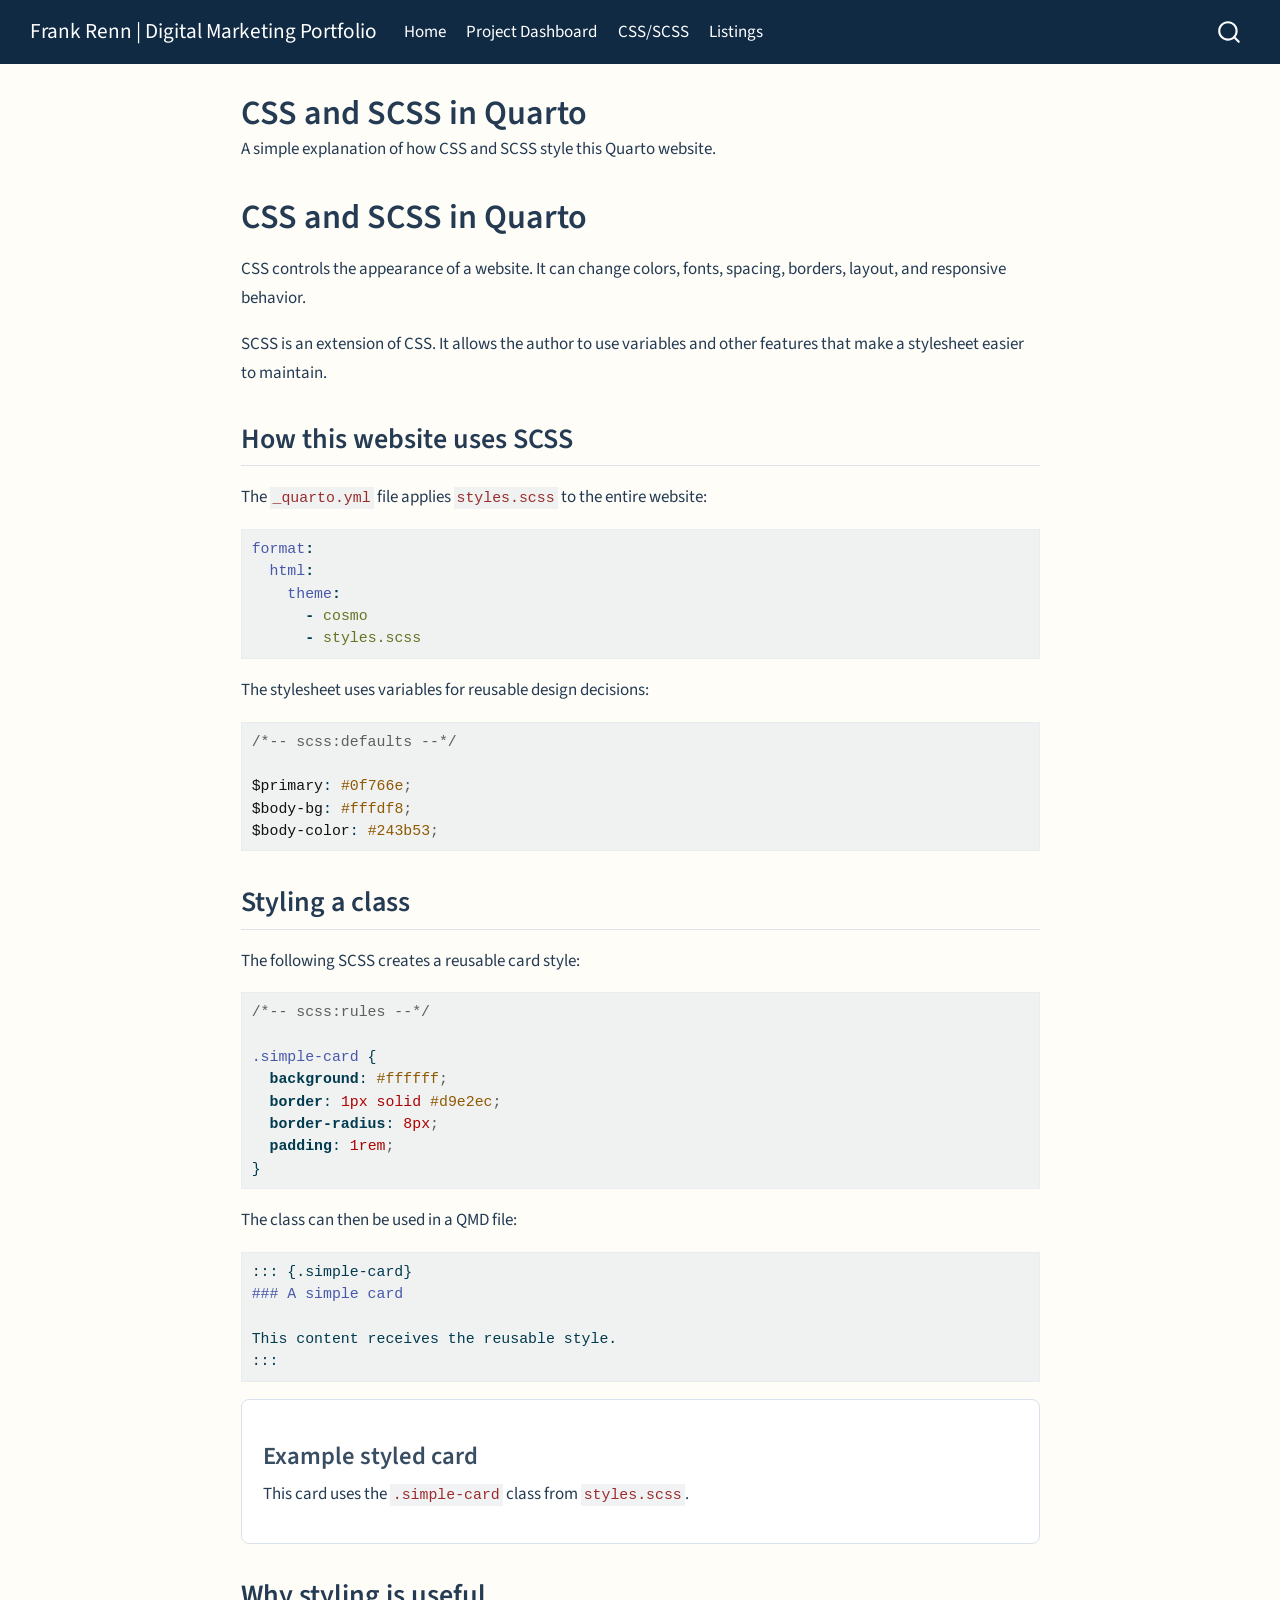
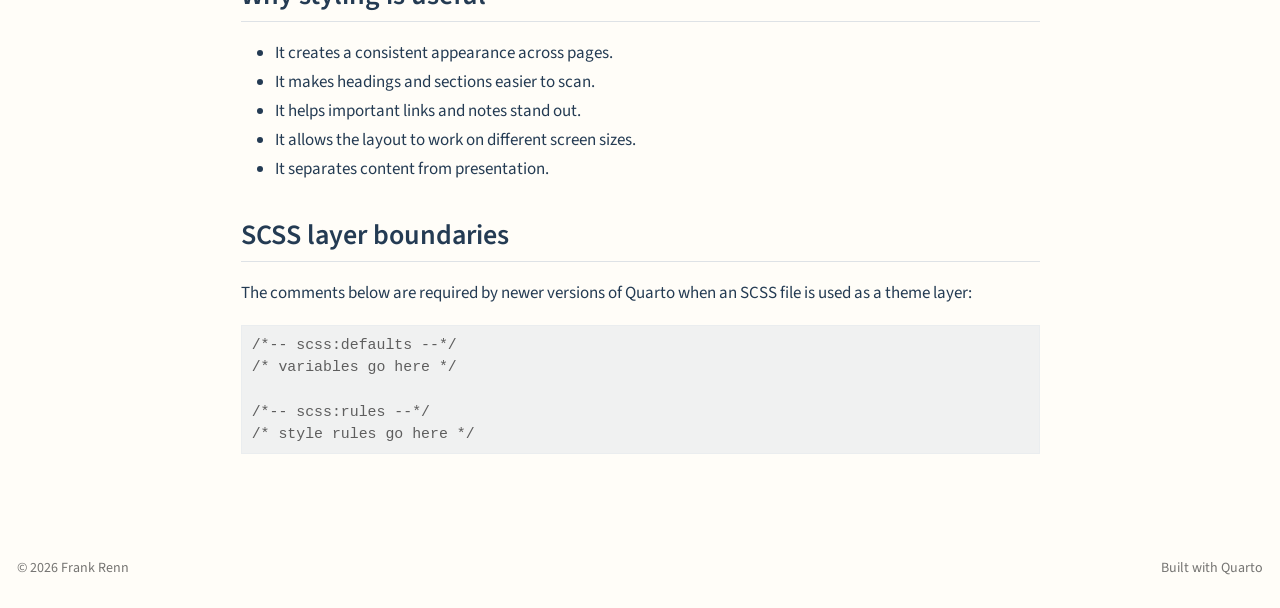
==== docs/css.html @ 0decd833 "4" ====
<!DOCTYPE html>
<html xmlns="http://www.w3.org/1999/xhtml" lang="en" xml:lang="en"><head>

<meta charset="utf-8">
<meta name="generator" content="quarto-1.9.38">

<meta name="viewport" content="width=device-width, initial-scale=1.0, user-scalable=yes">

<meta name="description" content="A simple explanation of how CSS and SCSS style this Quarto website.">

<title>CSS and SCSS in Quarto – Frank Renn | Digital Marketing Portfolio</title>
<style>
/* Default styles provided by pandoc.
** See https://pandoc.org/MANUAL.html#variables-for-html for config info.
*/
code{white-space: pre-wrap;}
span.smallcaps{font-variant: small-caps;}
div.columns{display: flex; gap: min(4vw, 1.5em);}
div.column{flex: auto; overflow-x: auto;}
div.hanging-indent{margin-left: 1.5em; text-indent: -1.5em;}
ul.task-list{list-style: none;}
ul.task-list li input[type="checkbox"] {
  width: 0.8em;
  margin: 0 0.8em 0.2em -1em; /* quarto-specific, see https://github.com/quarto-dev/quarto-cli/issues/4556 */ 
  vertical-align: middle;
}
/* CSS for syntax highlighting */
html { -webkit-text-size-adjust: 100%; }
pre > code.sourceCode { white-space: pre; position: relative; }
pre > code.sourceCode > span { display: inline-block; line-height: 1.25; }
pre > code.sourceCode > span:empty { height: 1.2em; }
.sourceCode { overflow: visible; }
code.sourceCode > span { color: inherit; text-decoration: inherit; }
div.sourceCode { margin: 1em 0; }
pre.sourceCode { margin: 0; }
@media screen {
div.sourceCode { overflow: auto; }
}
@media print {
pre > code.sourceCode { white-space: pre-wrap; }
pre > code.sourceCode > span { text-indent: -5em; padding-left: 5em; }
}
pre.numberSource code
  { counter-reset: source-line 0; }
pre.numberSource code > span
  { position: relative; left: -4em; counter-increment: source-line; }
pre.numberSource code > span > a:first-child::before
  { content: counter(source-line);
    position: relative; left: -1em; text-align: right; vertical-align: baseline;
    border: none; display: inline-block;
    -webkit-touch-callout: none; -webkit-user-select: none;
    -khtml-user-select: none; -moz-user-select: none;
    -ms-user-select: none; user-select: none;
    padding: 0 4px; width: 4em;
  }
pre.numberSource { margin-left: 3em;  padding-left: 4px; }
div.sourceCode
  {   }
@media screen {
pre > code.sourceCode > span > a:first-child::before { text-decoration: underline; }
}
</style>


<script src="site_libs/quarto-nav/quarto-nav.js"></script>
<script src="site_libs/quarto-nav/headroom.min.js"></script>
<script src="site_libs/clipboard/clipboard.min.js"></script>
<script src="site_libs/quarto-search/autocomplete.umd.js"></script>
<script src="site_libs/quarto-search/fuse.min.js"></script>
<script src="site_libs/quarto-search/quarto-search.js"></script>
<meta name="quarto:offset" content="./">
<script src="site_libs/quarto-html/quarto.js" type="module"></script>
<script src="site_libs/quarto-html/tabsets/tabsets.js" type="module"></script>
<script src="site_libs/quarto-html/popper.min.js"></script>
<script src="site_libs/quarto-html/tippy.umd.min.js"></script>
<script src="site_libs/quarto-html/anchor.min.js"></script>
<link href="site_libs/quarto-html/tippy.css" rel="stylesheet">
<link href="site_libs/quarto-html/quarto-syntax-highlighting-15634bcf2e68342d4ad2dfa704d543f6.css" rel="stylesheet" id="quarto-text-highlighting-styles">
<script src="site_libs/bootstrap/bootstrap.min.js"></script>
<link href="site_libs/bootstrap/bootstrap-icons.css" rel="stylesheet">
<link href="site_libs/bootstrap/bootstrap-34987556d13391491d8d7552534503f0.min.css" rel="stylesheet" append-hash="true" id="quarto-bootstrap" data-mode="light">
<script id="quarto-search-options" type="application/json">{
  "location": "navbar",
  "copy-button": false,
  "collapse-after": 3,
  "panel-placement": "end",
  "type": "overlay",
  "limit": 50,
  "keyboard-shortcut": [
    "f",
    "/",
    "s"
  ],
  "show-item-context": false,
  "language": {
    "search-no-results-text": "No results",
    "search-matching-documents-text": "matching documents",
    "search-copy-link-title": "Copy link to search",
    "search-hide-matches-text": "Hide additional matches",
    "search-more-match-text": "more match in this document",
    "search-more-matches-text": "more matches in this document",
    "search-clear-button-title": "Clear",
    "search-text-placeholder": "",
    "search-detached-cancel-button-title": "Cancel",
    "search-submit-button-title": "Submit",
    "search-label": "Search"
  }
}</script>
<style>html{ scroll-behavior: smooth; }</style>


</head>

<body class="nav-fixed fullcontent quarto-light">

<div id="quarto-search-results"></div>
  <header id="quarto-header" class="headroom fixed-top">
    <nav class="navbar navbar-expand-lg " data-bs-theme="dark">
      <div class="navbar-container container-fluid">
      <div class="navbar-brand-container mx-auto">
    <a class="navbar-brand" href="./index.html">
    <span class="navbar-title">Frank Renn | Digital Marketing Portfolio</span>
    </a>
  </div>
            <div id="quarto-search" class="" title="Search"></div>
          <button class="navbar-toggler" type="button" data-bs-toggle="collapse" data-bs-target="#navbarCollapse" aria-controls="navbarCollapse" role="menu" aria-expanded="false" aria-label="Toggle navigation" onclick="if (window.quartoToggleHeadroom) { window.quartoToggleHeadroom(); }">
  <span class="navbar-toggler-icon"></span>
</button>
          <div class="collapse navbar-collapse" id="navbarCollapse">
            <ul class="navbar-nav navbar-nav-scroll me-auto">
  <li class="nav-item">
    <a class="nav-link" href="./index.html"> 
<span class="menu-text">Home</span></a>
  </li>  
  <li class="nav-item">
    <a class="nav-link" href="./dashboard.html"> 
<span class="menu-text">Project Dashboard</span></a>
  </li>  
  <li class="nav-item">
    <a class="nav-link active" href="./css.html" aria-current="page"> 
<span class="menu-text">CSS/SCSS</span></a>
  </li>  
  <li class="nav-item">
    <a class="nav-link" href="./listings.html"> 
<span class="menu-text">Listings</span></a>
  </li>  
</ul>
          </div> <!-- /navcollapse -->
            <div class="quarto-navbar-tools">
</div>
      </div> <!-- /container-fluid -->
    </nav>
</header>
<!-- content -->
<div id="quarto-content" class="quarto-container page-columns page-rows-contents page-layout-article page-navbar">
<!-- sidebar -->
<!-- margin-sidebar -->
    
<!-- main -->
<main class="content" id="quarto-document-content">

<header id="title-block-header" class="quarto-title-block default">
<div class="quarto-title">
<h1 class="title">CSS and SCSS in Quarto</h1>
</div>

<div>
  <div class="description">
    A simple explanation of how CSS and SCSS style this Quarto website.
  </div>
</div>


<div class="quarto-title-meta">

    
  
    
  </div>
  


</header>


<section id="css-and-scss-in-quarto" class="level1">
<h1>CSS and SCSS in Quarto</h1>
<p>CSS controls the appearance of a website. It can change colors, fonts, spacing, borders, layout, and responsive behavior.</p>
<p>SCSS is an extension of CSS. It allows the author to use variables and other features that make a stylesheet easier to maintain.</p>
<section id="how-this-website-uses-scss" class="level2">
<h2 class="anchored" data-anchor-id="how-this-website-uses-scss">How this website uses SCSS</h2>
<p>The <code>_quarto.yml</code> file applies <code>styles.scss</code> to the entire website:</p>
<div class="code-copy-outer-scaffold"><div class="sourceCode" id="cb1"><pre class="sourceCode yaml code-with-copy"><code class="sourceCode yaml"><span id="cb1-1"><a href="#cb1-1" aria-hidden="true" tabindex="-1"></a><span class="fu">format</span><span class="kw">:</span></span>
<span id="cb1-2"><a href="#cb1-2" aria-hidden="true" tabindex="-1"></a><span class="at">  </span><span class="fu">html</span><span class="kw">:</span></span>
<span id="cb1-3"><a href="#cb1-3" aria-hidden="true" tabindex="-1"></a><span class="at">    </span><span class="fu">theme</span><span class="kw">:</span></span>
<span id="cb1-4"><a href="#cb1-4" aria-hidden="true" tabindex="-1"></a><span class="at">      </span><span class="kw">-</span><span class="at"> cosmo</span></span>
<span id="cb1-5"><a href="#cb1-5" aria-hidden="true" tabindex="-1"></a><span class="at">      </span><span class="kw">-</span><span class="at"> styles.scss</span></span></code></pre></div><button title="Copy to Clipboard" class="code-copy-button"><i class="bi"></i></button></div>
<p>The stylesheet uses variables for reusable design decisions:</p>
<div class="code-copy-outer-scaffold"><div class="sourceCode" id="cb2"><pre class="sourceCode scss code-with-copy"><code class="sourceCode scss"><span id="cb2-1"><a href="#cb2-1" aria-hidden="true" tabindex="-1"></a><span class="co">/*-- scss:defaults --*/</span></span>
<span id="cb2-2"><a href="#cb2-2" aria-hidden="true" tabindex="-1"></a></span>
<span id="cb2-3"><a href="#cb2-3" aria-hidden="true" tabindex="-1"></a><span class="va">$primary</span>: <span class="cn">#0f766e</span><span class="op">;</span></span>
<span id="cb2-4"><a href="#cb2-4" aria-hidden="true" tabindex="-1"></a><span class="va">$body-bg</span>: <span class="cn">#fffdf8</span><span class="op">;</span></span>
<span id="cb2-5"><a href="#cb2-5" aria-hidden="true" tabindex="-1"></a><span class="va">$body-color</span>: <span class="cn">#243b53</span><span class="op">;</span></span></code></pre></div><button title="Copy to Clipboard" class="code-copy-button"><i class="bi"></i></button></div>
</section>
<section id="styling-a-class" class="level2">
<h2 class="anchored" data-anchor-id="styling-a-class">Styling a class</h2>
<p>The following SCSS creates a reusable card style:</p>
<div class="code-copy-outer-scaffold"><div class="sourceCode" id="cb3"><pre class="sourceCode scss code-with-copy"><code class="sourceCode scss"><span id="cb3-1"><a href="#cb3-1" aria-hidden="true" tabindex="-1"></a><span class="co">/*-- scss:rules --*/</span></span>
<span id="cb3-2"><a href="#cb3-2" aria-hidden="true" tabindex="-1"></a></span>
<span id="cb3-3"><a href="#cb3-3" aria-hidden="true" tabindex="-1"></a><span class="fu">.simple-card</span> {</span>
<span id="cb3-4"><a href="#cb3-4" aria-hidden="true" tabindex="-1"></a>  <span class="kw">background</span>: <span class="cn">#ffffff</span><span class="op">;</span></span>
<span id="cb3-5"><a href="#cb3-5" aria-hidden="true" tabindex="-1"></a>  <span class="kw">border</span>: <span class="dv">1</span><span class="dt">px</span> <span class="dv">solid</span> <span class="cn">#d9e2ec</span><span class="op">;</span></span>
<span id="cb3-6"><a href="#cb3-6" aria-hidden="true" tabindex="-1"></a>  <span class="kw">border-radius</span>: <span class="dv">8</span><span class="dt">px</span><span class="op">;</span></span>
<span id="cb3-7"><a href="#cb3-7" aria-hidden="true" tabindex="-1"></a>  <span class="kw">padding</span>: <span class="dv">1</span><span class="dt">rem</span><span class="op">;</span></span>
<span id="cb3-8"><a href="#cb3-8" aria-hidden="true" tabindex="-1"></a>}</span></code></pre></div><button title="Copy to Clipboard" class="code-copy-button"><i class="bi"></i></button></div>
<p>The class can then be used in a QMD file:</p>
<div class="code-copy-outer-scaffold"><div class="sourceCode" id="cb4"><pre class="sourceCode markdown code-with-copy"><code class="sourceCode markdown"><span id="cb4-1"><a href="#cb4-1" aria-hidden="true" tabindex="-1"></a>::: {.simple-card}</span>
<span id="cb4-2"><a href="#cb4-2" aria-hidden="true" tabindex="-1"></a><span class="fu">### A simple card</span></span>
<span id="cb4-3"><a href="#cb4-3" aria-hidden="true" tabindex="-1"></a></span>
<span id="cb4-4"><a href="#cb4-4" aria-hidden="true" tabindex="-1"></a>This content receives the reusable style.</span>
<span id="cb4-5"><a href="#cb4-5" aria-hidden="true" tabindex="-1"></a>:::</span></code></pre></div><button title="Copy to Clipboard" class="code-copy-button"><i class="bi"></i></button></div>
<section id="example-styled-card" class="level3 simple-card">
<h3 class="anchored" data-anchor-id="example-styled-card">Example styled card</h3>
<p>This card uses the <code>.simple-card</code> class from <code>styles.scss</code>.</p>
</section>
</section>
<section id="why-styling-is-useful" class="level2">
<h2 class="anchored" data-anchor-id="why-styling-is-useful">Why styling is useful</h2>
<ul>
<li>It creates a consistent appearance across pages.</li>
<li>It makes headings and sections easier to scan.</li>
<li>It helps important links and notes stand out.</li>
<li>It allows the layout to work on different screen sizes.</li>
<li>It separates content from presentation.</li>
</ul>
</section>
<section id="scss-layer-boundaries" class="level2">
<h2 class="anchored" data-anchor-id="scss-layer-boundaries">SCSS layer boundaries</h2>
<p>The comments below are required by newer versions of Quarto when an SCSS file is used as a theme layer:</p>
<div class="code-copy-outer-scaffold"><div class="sourceCode" id="cb5"><pre class="sourceCode scss code-with-copy"><code class="sourceCode scss"><span id="cb5-1"><a href="#cb5-1" aria-hidden="true" tabindex="-1"></a><span class="co">/*-- scss:defaults --*/</span></span>
<span id="cb5-2"><a href="#cb5-2" aria-hidden="true" tabindex="-1"></a><span class="co">/* variables go here */</span></span>
<span id="cb5-3"><a href="#cb5-3" aria-hidden="true" tabindex="-1"></a></span>
<span id="cb5-4"><a href="#cb5-4" aria-hidden="true" tabindex="-1"></a><span class="co">/*-- scss:rules --*/</span></span>
<span id="cb5-5"><a href="#cb5-5" aria-hidden="true" tabindex="-1"></a><span class="co">/* style rules go here */</span></span></code></pre></div><button title="Copy to Clipboard" class="code-copy-button"><i class="bi"></i></button></div>


</section>
</section>

</main> <!-- /main -->
<script id="quarto-html-after-body" type="application/javascript">
  window.document.addEventListener("DOMContentLoaded", function (event) {
    const icon = "";
    const anchorJS = new window.AnchorJS();
    anchorJS.options = {
      placement: 'right',
      icon: icon
    };
    anchorJS.add('.anchored');
    const isCodeAnnotation = (el) => {
      for (const clz of el.classList) {
        if (clz.startsWith('code-annotation-')) {                     
          return true;
        }
      }
      return false;
    }
    const onCopySuccess = function(e) {
      // button target
      const button = e.trigger;
      // don't keep focus
      button.blur();
      // flash "checked"
      button.classList.add('code-copy-button-checked');
      var currentTitle = button.getAttribute("title");
      button.setAttribute("title", "Copied!");
      let tooltip;
      if (window.bootstrap) {
        button.setAttribute("data-bs-toggle", "tooltip");
        button.setAttribute("data-bs-placement", "left");
        button.setAttribute("data-bs-title", "Copied!");
        tooltip = new bootstrap.Tooltip(button, 
          { trigger: "manual", 
            customClass: "code-copy-button-tooltip",
            offset: [0, -8]});
        tooltip.show();    
      }
      setTimeout(function() {
        if (tooltip) {
          tooltip.hide();
          button.removeAttribute("data-bs-title");
          button.removeAttribute("data-bs-toggle");
          button.removeAttribute("data-bs-placement");
        }
        button.setAttribute("title", currentTitle);
        button.classList.remove('code-copy-button-checked');
      }, 1000);
      // clear code selection
      e.clearSelection();
    }
    const getTextToCopy = function(trigger) {
      const outerScaffold = trigger.parentElement.cloneNode(true);
      const codeEl = outerScaffold.querySelector('code');
      for (const childEl of codeEl.children) {
        if (isCodeAnnotation(childEl)) {
          childEl.remove();
        }
      }
      return codeEl.innerText;
    }
    const clipboard = new window.ClipboardJS('.code-copy-button:not([data-in-quarto-modal])', {
      text: getTextToCopy
    });
    clipboard.on('success', onCopySuccess);
    if (window.document.getElementById('quarto-embedded-source-code-modal')) {
      const clipboardModal = new window.ClipboardJS('.code-copy-button[data-in-quarto-modal]', {
        text: getTextToCopy,
        container: window.document.getElementById('quarto-embedded-source-code-modal')
      });
      clipboardModal.on('success', onCopySuccess);
    }
      var localhostRegex = new RegExp(/^(?:http|https):\/\/localhost\:?[0-9]*\//);
      var mailtoRegex = new RegExp(/^mailto:/);
        var filterRegex = new RegExp('/' + window.location.host + '/');
      var isInternal = (href) => {
          return filterRegex.test(href) || localhostRegex.test(href) || mailtoRegex.test(href);
      }
      // Inspect non-navigation links and adorn them if external
     var links = window.document.querySelectorAll('a[href]:not(.nav-link):not(.navbar-brand):not(.toc-action):not(.sidebar-link):not(.sidebar-item-toggle):not(.pagination-link):not(.no-external):not([aria-hidden]):not(.dropdown-item):not(.quarto-navigation-tool):not(.about-link)');
      for (var i=0; i<links.length; i++) {
        const link = links[i];
        if (!isInternal(link.href)) {
          // undo the damage that might have been done by quarto-nav.js in the case of
          // links that we want to consider external
          if (link.dataset.originalHref !== undefined) {
            link.href = link.dataset.originalHref;
          }
        }
      }
    function tippyHover(el, contentFn, onTriggerFn, onUntriggerFn) {
      const config = {
        allowHTML: true,
        maxWidth: 500,
        delay: 100,
        arrow: false,
        appendTo: function(el) {
            return el.parentElement;
        },
        interactive: true,
        interactiveBorder: 10,
        theme: 'quarto',
        placement: 'bottom-start',
      };
      if (contentFn) {
        config.content = contentFn;
      }
      if (onTriggerFn) {
        config.onTrigger = onTriggerFn;
      }
      if (onUntriggerFn) {
        config.onUntrigger = onUntriggerFn;
      }
      window.tippy(el, config); 
    }
    const noterefs = window.document.querySelectorAll('a[role="doc-noteref"]');
    for (var i=0; i<noterefs.length; i++) {
      const ref = noterefs[i];
      tippyHover(ref, function() {
        // use id or data attribute instead here
        let href = ref.getAttribute('data-footnote-href') || ref.getAttribute('href');
        try { href = new URL(href).hash; } catch {}
        const id = href.replace(/^#\/?/, "");
        const note = window.document.getElementById(id);
        if (note) {
          return note.innerHTML;
        } else {
          return "";
        }
      });
    }
    const xrefs = window.document.querySelectorAll('a.quarto-xref');
    const processXRef = (id, note) => {
      // Strip column container classes
      const stripColumnClz = (el) => {
        el.classList.remove("page-full", "page-columns");
        if (el.children) {
          for (const child of el.children) {
            stripColumnClz(child);
          }
        }
      }
      stripColumnClz(note)
      if (id === null || id.startsWith('sec-')) {
        // Special case sections, only their first couple elements
        const container = document.createElement("div");
        if (note.children && note.children.length > 2) {
          container.appendChild(note.children[0].cloneNode(true));
          for (let i = 1; i < note.children.length; i++) {
            const child = note.children[i];
            if (child.tagName === "P" && child.innerText === "") {
              continue;
            } else {
              container.appendChild(child.cloneNode(true));
              break;
            }
          }
          if (window.Quarto?.typesetMath) {
            window.Quarto.typesetMath(container);
          }
          return container.innerHTML
        } else {
          if (window.Quarto?.typesetMath) {
            window.Quarto.typesetMath(note);
          }
          return note.innerHTML;
        }
      } else {
        // Remove any anchor links if they are present
        const anchorLink = note.querySelector('a.anchorjs-link');
        if (anchorLink) {
          anchorLink.remove();
        }
        if (window.Quarto?.typesetMath) {
          window.Quarto.typesetMath(note);
        }
        if (note.classList.contains("callout")) {
          return note.outerHTML;
        } else {
          return note.innerHTML;
        }
      }
    }
    for (var i=0; i<xrefs.length; i++) {
      const xref = xrefs[i];
      tippyHover(xref, undefined, function(instance) {
        instance.disable();
        let url = xref.getAttribute('href');
        let hash = undefined; 
        if (url.startsWith('#')) {
          hash = url;
        } else {
          try { hash = new URL(url).hash; } catch {}
        }
        if (hash) {
          const id = hash.replace(/^#\/?/, "");
          const note = window.document.getElementById(id);
          if (note !== null) {
            try {
              const html = processXRef(id, note.cloneNode(true));
              instance.setContent(html);
            } finally {
              instance.enable();
              instance.show();
            }
          } else {
            // See if we can fetch this
            fetch(url.split('#')[0])
            .then(res => res.text())
            .then(html => {
              const parser = new DOMParser();
              const htmlDoc = parser.parseFromString(html, "text/html");
              const note = htmlDoc.getElementById(id);
              if (note !== null) {
                const html = processXRef(id, note);
                instance.setContent(html);
              } 
            }).finally(() => {
              instance.enable();
              instance.show();
            });
          }
        } else {
          // See if we can fetch a full url (with no hash to target)
          // This is a special case and we should probably do some content thinning / targeting
          fetch(url)
          .then(res => res.text())
          .then(html => {
            const parser = new DOMParser();
            const htmlDoc = parser.parseFromString(html, "text/html");
            const note = htmlDoc.querySelector('main.content');
            if (note !== null) {
              // This should only happen for chapter cross references
              // (since there is no id in the URL)
              // remove the first header
              if (note.children.length > 0 && note.children[0].tagName === "HEADER") {
                note.children[0].remove();
              }
              const html = processXRef(null, note);
              instance.setContent(html);
            } 
          }).finally(() => {
            instance.enable();
            instance.show();
          });
        }
      }, function(instance) {
      });
    }
        let selectedAnnoteEl;
        const selectorForAnnotation = ( cell, annotation) => {
          let cellAttr = 'data-code-cell="' + cell + '"';
          let lineAttr = 'data-code-annotation="' +  annotation + '"';
          const selector = 'span[' + cellAttr + '][' + lineAttr + ']';
          return selector;
        }
        const selectCodeLines = (annoteEl) => {
          const doc = window.document;
          const targetCell = annoteEl.getAttribute("data-target-cell");
          const targetAnnotation = annoteEl.getAttribute("data-target-annotation");
          const annoteSpan = window.document.querySelector(selectorForAnnotation(targetCell, targetAnnotation));
          const lines = annoteSpan.getAttribute("data-code-lines").split(",");
          const lineIds = lines.map((line) => {
            return targetCell + "-" + line;
          })
          let top = null;
          let height = null;
          let parent = null;
          if (lineIds.length > 0) {
              //compute the position of the single el (top and bottom and make a div)
              const el = window.document.getElementById(lineIds[0]);
              top = el.offsetTop;
              height = el.offsetHeight;
              parent = el.parentElement.parentElement;
            if (lineIds.length > 1) {
              const lastEl = window.document.getElementById(lineIds[lineIds.length - 1]);
              const bottom = lastEl.offsetTop + lastEl.offsetHeight;
              height = bottom - top;
            }
            if (top !== null && height !== null && parent !== null) {
              // cook up a div (if necessary) and position it 
              let div = window.document.getElementById("code-annotation-line-highlight");
              if (div === null) {
                div = window.document.createElement("div");
                div.setAttribute("id", "code-annotation-line-highlight");
                div.style.position = 'absolute';
                parent.appendChild(div);
              }
              div.style.top = top - 2 + "px";
              div.style.height = height + 4 + "px";
              div.style.left = 0;
              let gutterDiv = window.document.getElementById("code-annotation-line-highlight-gutter");
              if (gutterDiv === null) {
                gutterDiv = window.document.createElement("div");
                gutterDiv.setAttribute("id", "code-annotation-line-highlight-gutter");
                gutterDiv.style.position = 'absolute';
                const codeCell = window.document.getElementById(targetCell);
                const gutter = codeCell.querySelector('.code-annotation-gutter');
                gutter.appendChild(gutterDiv);
              }
              gutterDiv.style.top = top - 2 + "px";
              gutterDiv.style.height = height + 4 + "px";
            }
            selectedAnnoteEl = annoteEl;
          }
        };
        const unselectCodeLines = () => {
          const elementsIds = ["code-annotation-line-highlight", "code-annotation-line-highlight-gutter"];
          elementsIds.forEach((elId) => {
            const div = window.document.getElementById(elId);
            if (div) {
              div.remove();
            }
          });
          selectedAnnoteEl = undefined;
        };
          // Handle positioning of the toggle
      window.addEventListener(
        "resize",
        throttle(() => {
          elRect = undefined;
          if (selectedAnnoteEl) {
            selectCodeLines(selectedAnnoteEl);
          }
        }, 10)
      );
      function throttle(fn, ms) {
      let throttle = false;
      let timer;
        return (...args) => {
          if(!throttle) { // first call gets through
              fn.apply(this, args);
              throttle = true;
          } else { // all the others get throttled
              if(timer) clearTimeout(timer); // cancel #2
              timer = setTimeout(() => {
                fn.apply(this, args);
                timer = throttle = false;
              }, ms);
          }
        };
      }
        // Attach click handler to the DT
        const annoteDls = window.document.querySelectorAll('dt[data-target-cell]');
        for (const annoteDlNode of annoteDls) {
          annoteDlNode.addEventListener('click', (event) => {
            const clickedEl = event.target;
            if (clickedEl !== selectedAnnoteEl) {
              unselectCodeLines();
              const activeEl = window.document.querySelector('dt[data-target-cell].code-annotation-active');
              if (activeEl) {
                activeEl.classList.remove('code-annotation-active');
              }
              selectCodeLines(clickedEl);
              clickedEl.classList.add('code-annotation-active');
            } else {
              // Unselect the line
              unselectCodeLines();
              clickedEl.classList.remove('code-annotation-active');
            }
          });
        }
    const findCites = (el) => {
      const parentEl = el.parentElement;
      if (parentEl) {
        const cites = parentEl.dataset.cites;
        if (cites) {
          return {
            el,
            cites: cites.split(' ')
          };
        } else {
          return findCites(el.parentElement)
        }
      } else {
        return undefined;
      }
    };
    var bibliorefs = window.document.querySelectorAll('a[role="doc-biblioref"]');
    for (var i=0; i<bibliorefs.length; i++) {
      const ref = bibliorefs[i];
      const citeInfo = findCites(ref);
      if (citeInfo) {
        tippyHover(citeInfo.el, function() {
          var popup = window.document.createElement('div');
          citeInfo.cites.forEach(function(cite) {
            var citeDiv = window.document.createElement('div');
            citeDiv.classList.add('hanging-indent');
            citeDiv.classList.add('csl-entry');
            var biblioDiv = window.document.getElementById('ref-' + cite);
            if (biblioDiv) {
              citeDiv.innerHTML = biblioDiv.innerHTML;
            }
            popup.appendChild(citeDiv);
          });
          return popup.innerHTML;
        });
      }
    }
  });
  </script>
</div> <!-- /content -->
<footer class="footer">
  <div class="nav-footer">
    <div class="nav-footer-left">
<p>© 2026 Frank Renn</p>
</div>   
    <div class="nav-footer-center">
      &nbsp;
    </div>
    <div class="nav-footer-right">
<p>Built with Quarto</p>
</div>
  </div>
</footer>




<script src="site_libs/quarto-html/zenscroll-min.js"></script>
</body></html>
---- docs/site_libs/quarto-html/tippy.css ----
.tippy-box[data-animation=fade][data-state=hidden]{opacity:0}[data-tippy-root]{max-width:calc(100vw - 10px)}.tippy-box{position:relative;background-color:#333;color:#fff;border-radius:4px;font-size:14px;line-height:1.4;white-space:normal;outline:0;transition-property:transform,visibility,opacity}.tippy-box[data-placement^=top]>.tippy-arrow{bottom:0}.tippy-box[data-placement^=top]>.tippy-arrow:before{bottom:-7px;left:0;border-width:8px 8px 0;border-top-color:initial;transform-origin:center top}.tippy-box[data-placement^=bottom]>.tippy-arrow{top:0}.tippy-box[data-placement^=bottom]>.tippy-arrow:before{top:-7px;left:0;border-width:0 8px 8px;border-bottom-color:initial;transform-origin:center bottom}.tippy-box[data-placement^=left]>.tippy-arrow{right:0}.tippy-box[data-placement^=left]>.tippy-arrow:before{border-width:8px 0 8px 8px;border-left-color:initial;right:-7px;transform-origin:center left}.tippy-box[data-placement^=right]>.tippy-arrow{left:0}.tippy-box[data-placement^=right]>.tippy-arrow:before{left:-7px;border-width:8px 8px 8px 0;border-right-color:initial;transform-origin:center right}.tippy-box[data-inertia][data-state=visible]{transition-timing-function:cubic-bezier(.54,1.5,.38,1.11)}.tippy-arrow{width:16px;height:16px;color:#333}.tippy-arrow:before{content:"";position:absolute;border-color:transparent;border-style:solid}.tippy-content{position:relative;padding:5px 9px;z-index:1}
---- docs/site_libs/quarto-html/quarto-syntax-highlighting-15634bcf2e68342d4ad2dfa704d543f6.css ----
/* quarto syntax highlight colors */
:root {
  --quarto-hl-ot-color: #003B4F;
  --quarto-hl-at-color: #657422;
  --quarto-hl-ss-color: #20794D;
  --quarto-hl-an-color: #5E5E5E;
  --quarto-hl-fu-color: #4758AB;
  --quarto-hl-st-color: #20794D;
  --quarto-hl-cf-color: #003B4F;
  --quarto-hl-op-color: #5E5E5E;
  --quarto-hl-er-color: #AD0000;
  --quarto-hl-bn-color: #AD0000;
  --quarto-hl-al-color: #AD0000;
  --quarto-hl-va-color: #111111;
  --quarto-hl-bu-color: inherit;
  --quarto-hl-ex-color: inherit;
  --quarto-hl-pp-color: #AD0000;
  --quarto-hl-in-color: #5E5E5E;
  --quarto-hl-vs-color: #20794D;
  --quarto-hl-wa-color: #5E5E5E;
  --quarto-hl-do-color: #5E5E5E;
  --quarto-hl-im-color: #00769E;
  --quarto-hl-ch-color: #20794D;
  --quarto-hl-dt-color: #AD0000;
  --quarto-hl-fl-color: #AD0000;
  --quarto-hl-co-color: #5E5E5E;
  --quarto-hl-cv-color: #5E5E5E;
  --quarto-hl-cn-color: #8f5902;
  --quarto-hl-sc-color: #5E5E5E;
  --quarto-hl-dv-color: #AD0000;
  --quarto-hl-kw-color: #003B4F;
}

/* other quarto variables */
:root {
  --quarto-font-monospace: SFMono-Regular, Menlo, Monaco, Consolas, "Liberation Mono", "Courier New", monospace;
}

/* syntax highlight based on Pandoc's rules */
pre > code.sourceCode > span {
  color: #003B4F;
}

code.sourceCode > span {
  color: #003B4F;
}

div.sourceCode,
div.sourceCode pre.sourceCode {
  color: #003B4F;
}

/* Normal */
code span {
  color: #003B4F;
}

/* Alert */
code span.al {
  color: #AD0000;
  font-style: inherit;
}

/* Annotation */
code span.an {
  color: #5E5E5E;
  font-style: inherit;
}

/* Attribute */
code span.at {
  color: #657422;
  font-style: inherit;
}

/* BaseN */
code span.bn {
  color: #AD0000;
  font-style: inherit;
}

/* BuiltIn */
code span.bu {
  font-style: inherit;
}

/* ControlFlow */
code span.cf {
  color: #003B4F;
  font-weight: bold;
  font-style: inherit;
}

/* Char */
code span.ch {
  color: #20794D;
  font-style: inherit;
}

/* Constant */
code span.cn {
  color: #8f5902;
  font-style: inherit;
}

/* Comment */
code span.co {
  color: #5E5E5E;
  font-style: inherit;
}

/* CommentVar */
code span.cv {
  color: #5E5E5E;
  font-style: italic;
}

/* Documentation */
code span.do {
  color: #5E5E5E;
  font-style: italic;
}

/* DataType */
code span.dt {
  color: #AD0000;
  font-style: inherit;
}

/* DecVal */
code span.dv {
  color: #AD0000;
  font-style: inherit;
}

/* Error */
code span.er {
  color: #AD0000;
  font-style: inherit;
}

/* Extension */
code span.ex {
  font-style: inherit;
}

/* Float */
code span.fl {
  color: #AD0000;
  font-style: inherit;
}

/* Function */
code span.fu {
  color: #4758AB;
  font-style: inherit;
}

/* Import */
code span.im {
  color: #00769E;
  font-style: inherit;
}

/* Information */
code span.in {
  color: #5E5E5E;
  font-style: inherit;
}

/* Keyword */
code span.kw {
  color: #003B4F;
  font-weight: bold;
  font-style: inherit;
}

/* Operator */
code span.op {
  color: #5E5E5E;
  font-style: inherit;
}

/* Other */
code span.ot {
  color: #003B4F;
  font-style: inherit;
}

/* Preprocessor */
code span.pp {
  color: #AD0000;
  font-style: inherit;
}

/* SpecialChar */
code span.sc {
  color: #5E5E5E;
  font-style: inherit;
}

/* SpecialString */
code span.ss {
  color: #20794D;
  font-style: inherit;
}

/* String */
code span.st {
  color: #20794D;
  font-style: inherit;
}

/* Variable */
code span.va {
  color: #111111;
  font-style: inherit;
}

/* VerbatimString */
code span.vs {
  color: #20794D;
  font-style: inherit;
}

/* Warning */
code span.wa {
  color: #5E5E5E;
  font-style: italic;
}

.prevent-inlining {
  content: "</";
}

/*# sourceMappingURL=f23921c56f73e400b49028c9186a1aa0.css.map */
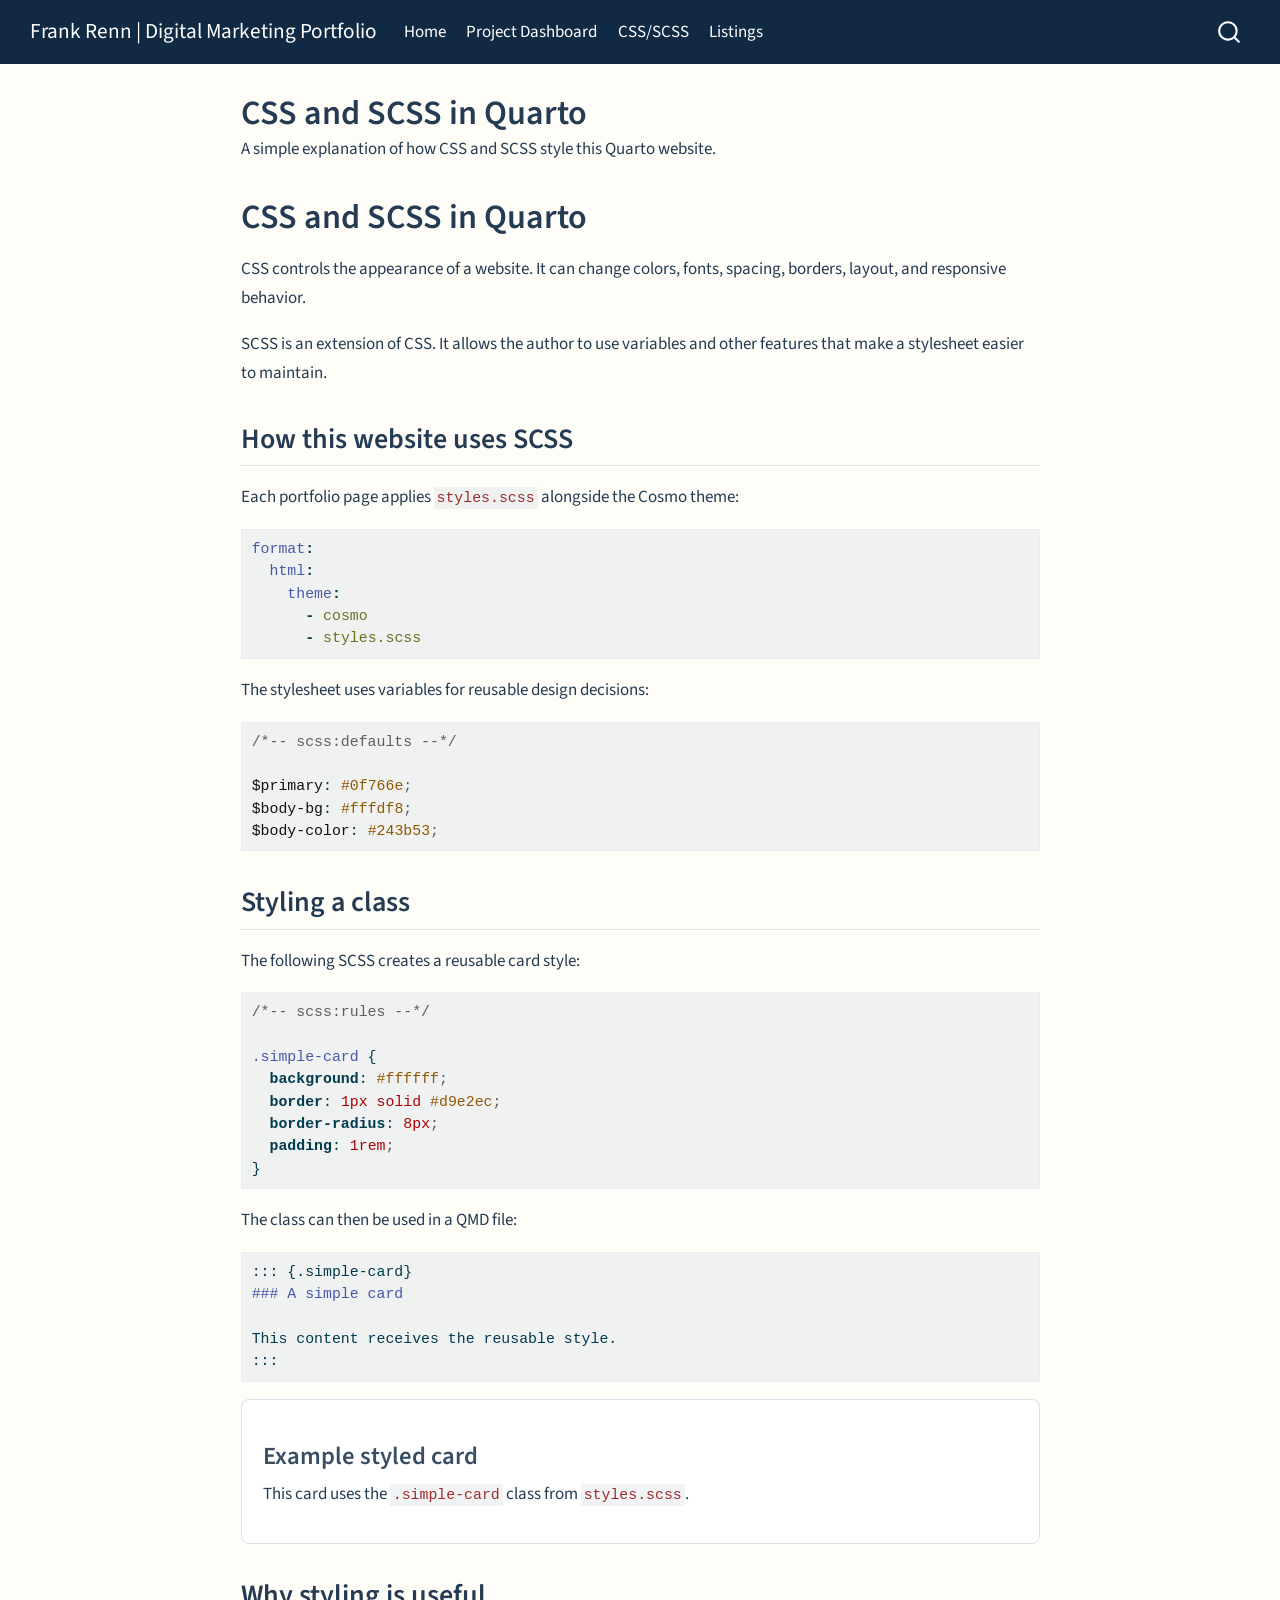
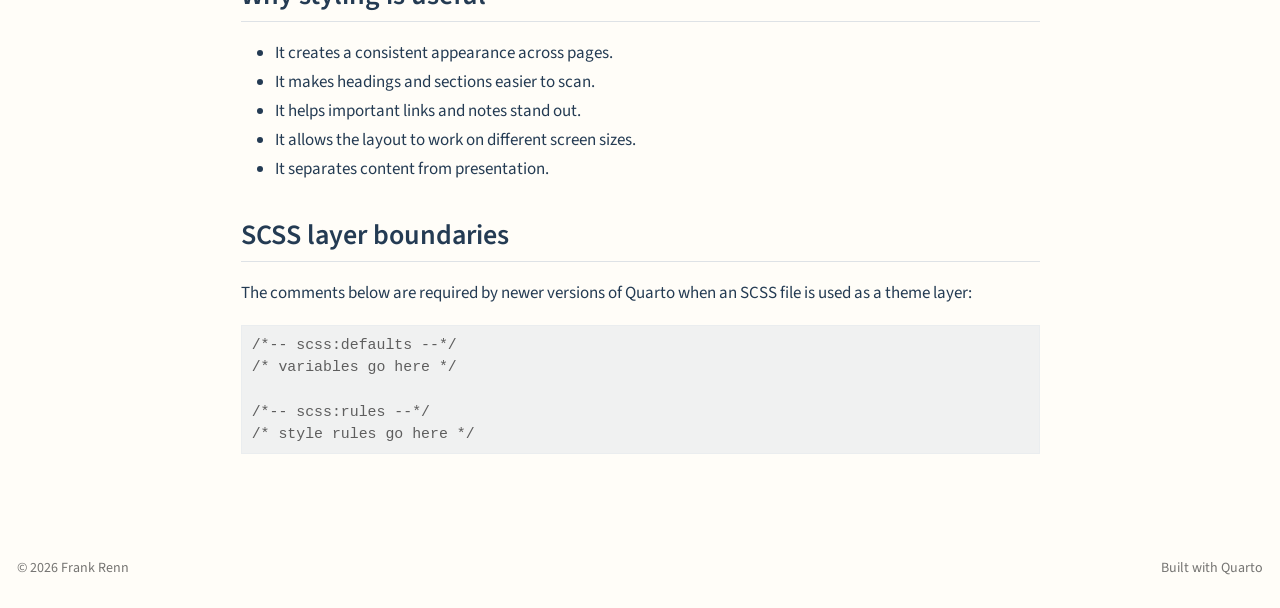
==== commit 87428778: "planning" ====
--- a/docs/css.html
+++ b/docs/css.html
@@ -189,7 +189,7 @@
 <p>SCSS is an extension of CSS. It allows the author to use variables and other features that make a stylesheet easier to maintain.</p>
 <section id="how-this-website-uses-scss" class="level2">
 <h2 class="anchored" data-anchor-id="how-this-website-uses-scss">How this website uses SCSS</h2>
-<p>The <code>_quarto.yml</code> file applies <code>styles.scss</code> to the entire website:</p>
+<p>Each portfolio page applies <code>styles.scss</code> alongside the Cosmo theme:</p>
 <div class="code-copy-outer-scaffold"><div class="sourceCode" id="cb1"><pre class="sourceCode yaml code-with-copy"><code class="sourceCode yaml"><span id="cb1-1"><a href="#cb1-1" aria-hidden="true" tabindex="-1"></a><span class="fu">format</span><span class="kw">:</span></span>
 <span id="cb1-2"><a href="#cb1-2" aria-hidden="true" tabindex="-1"></a><span class="at">  </span><span class="fu">html</span><span class="kw">:</span></span>
 <span id="cb1-3"><a href="#cb1-3" aria-hidden="true" tabindex="-1"></a><span class="at">    </span><span class="fu">theme</span><span class="kw">:</span></span>
